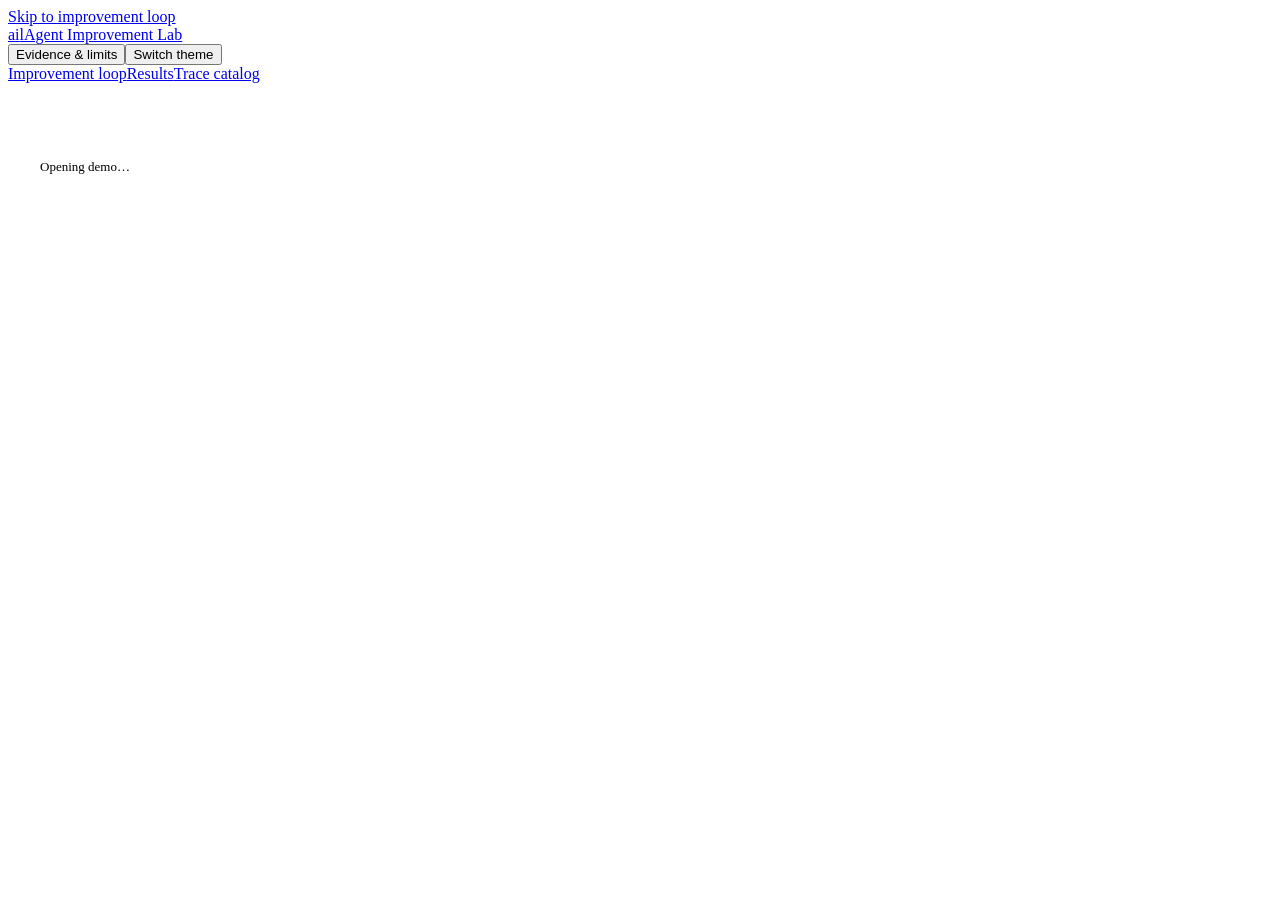
==== web_demo/index.html @ 3532abc9 "Publish reviewed files (16/18)" ====
<!doctype html>
<html lang="en">
<head><meta charset="utf-8"><meta name="viewport" content="width=device-width,initial-scale=1"><meta name="description" content="An interactive synthetic agent improvement workflow: inspect failures, change behavior and compare routing outcomes"><title>Agent Improvement Lab — Improvement loop</title><link rel="stylesheet" href="style.css"><link rel="stylesheet" href="showcase.css?v=r7-controls-wrap"></head>
<body>
<a class="skip-link" href="#story">Skip to improvement loop</a>
<header class="site-header"><a class="brand" href="index.html"><span class="brand-mark" aria-hidden="true">a<span>i</span>l</span><span>Agent Improvement Lab</span></a><div class="header-actions"><button id="story-about" class="text-button">Evidence &amp; limits</button><button id="story-theme" class="text-button">Switch theme</button></div></header>
<nav class="workspace-tabs" aria-label="Workspace"><a href="index.html" aria-current="page">Improvement loop</a><a href="experiment.html">Results</a><a href="catalog.html">Trace catalog</a></nav>
<main id="story" class="showcase">
 <p id="story-status" class="sr-only" role="status" aria-live="polite"></p>
 <div id="story-loading" class="loading-note">Opening demo…</div>
 <div id="story-ready" hidden>
  <div class="story-heading"><div><h1>A change you can measure</h1><p class="recorded-note"><span class="sample-dot" aria-hidden="true"></span>Synthetic demo</p></div><div class="story-headline"><div><span class="story-rate-before" id="headline-before"></span><span class="metric-arrow" aria-hidden="true">↗</span><strong id="headline-after"></strong></div><span>Routing success</span><button id="story-start" class="story-start" aria-label="Play story">See how <span aria-hidden="true">→</span></button></div></div>
  <section class="story-board" aria-labelledby="scene-title">
   <div class="story-progress" aria-hidden="true"></div>
   <div class="scene-heading"><div><span id="scene-number" class="scene-number" aria-hidden="true">01</span><h2 id="scene-title" tabindex="-1">Before the change</h2></div><span id="scene-meta" class="small-label"></span></div>
   <div id="scene-content" class="scene-content"></div>
   <div class="story-control-bar"><nav id="scene-nav" aria-label="Story scenes"><button data-scene="0"><span>01</span>Before</button><button data-scene="1"><span>02</span>Find</button><button data-scene="2"><span>03</span>Change</button><button data-scene="3"><span>04</span>Verify</button><button data-scene="4"><span>05</span>After</button></nav><div class="playback-controls"><button id="story-prev" class="icon-control" aria-label="Previous scene">←</button><button id="story-play" class="icon-control" aria-label="Play story"><svg viewBox="0 0 24 24" aria-hidden="true"><path d="m8 5 11 7-11 7Z"/></svg></button><button id="story-next" class="icon-control" aria-label="Next scene">→</button><button id="story-skip" class="text-button">Skip to result</button></div></div>
  </section>
  <details id="story-evidence" class="disclosure story-evidence"><summary>Evidence &amp; limits <span class="small-label">84 family units</span></summary><label class="motion-choice"><input id="story-motion" type="checkbox"> Reduce motion</label><div id="story-evidence-content"></div><a class="text-button" href="experiment.html#comparison">Inspect all results ↗</a></details>
  <footer class="workspace-footer"><div class="more-examples"><a href="guided.html">Guided example ↗</a><a href="pilot.html">Earlier pilot ↗</a></div><button id="story-export" class="catalog-icon-button" aria-label="Export story JSON" title="Export story JSON"><svg viewBox="0 0 24 24" aria-hidden="true"><path d="M12 3v12m-4-4 4 4 4-4M5 16v4h14v-4"/></svg></button></footer>
 </div>
 <noscript><p>This interactive story needs JavaScript. <a href="curated-experiment.json">Read the demo JSON</a></p></noscript>
</main>
<script src="catalog.js"></script><script src="family.js?v=r6-cases"></script><script src="story.js?v=r7-controls"></script>
</body></html>
---- web_demo/showcase.css ----
/* A quiet presentation layer over the existing workspace design. */
.showcase{max-width:1280px;margin:0 auto;padding:0 32px 30px}.loading-note{padding:60px 0;color:var(--muted);font-size:13px}.story-heading{display:flex;justify-content:space-between;align-items:center;gap:40px;padding:40px 0 30px}.story-heading h1{font:400 37px/1.16 var(--serif);letter-spacing:-.8px}.recorded-note{display:flex;align-items:center;gap:8px;margin-top:15px;font-size:11px;color:var(--muted)}.recorded-note .sample-dot{width:5px;height:5px}.story-headline{text-align:right;flex-shrink:0}.story-headline>div{display:flex;align-items:baseline;gap:20px;font:400 49px/1.1 var(--serif);letter-spacing:-1.6px;font-variant-numeric:tabular-nums}.story-headline strong{font-weight:400}.story-rate-before{color:var(--muted)}.metric-arrow{font:27px var(--sans);color:var(--accent)}.story-headline>span{display:block;font-size:11px;color:var(--muted);margin-top:10px;letter-spacing:.015em}
.story-board{border:1px solid var(--line-strong);background:var(--surface);padding:26px 30px 0;position:relative;isolation:isolate}.scene-heading{display:flex;align-items:center;justify-content:space-between;gap:20px;margin-bottom:26px;min-height:34px}.scene-heading>div{display:flex;align-items:baseline;gap:15px}.scene-heading h2{font:400 27px/1.2 var(--serif);letter-spacing:-.3px}.scene-number{font:11px var(--mono);color:var(--faint)}.story-start{border:0;background:var(--button);color:var(--button-text);padding:11px 17px;font-size:12px;display:flex;align-items:center;gap:30px}.story-start:hover{opacity:.86}.scene-content{min-height:365px;padding-bottom:26px}.scene-content.entering{animation:scene-enter 220ms cubic-bezier(.2,.65,.3,1) both}@keyframes scene-enter{from{opacity:0;transform:translateY(6px)}to{opacity:1;transform:translateY(0)}}
.cohort-layout{display:grid;grid-template-columns:230px minmax(0,1fr);gap:40px;align-items:center;min-height:340px}.cohort-summary .big-count{font:400 86px/1 var(--serif);letter-spacing:-3px;display:block}.cohort-summary>p{font-size:13px;color:var(--muted);margin-top:12px}.cohort-summary .cohort-division{font-size:11px;color:var(--faint);margin-top:9px}.cohort-visual{max-width:740px;width:100%;justify-self:end}.task-grid{display:grid;grid-template-columns:repeat(28,minmax(0,1fr));gap:7px;padding:14px 0;max-width:680px;margin-left:auto}.task-tile{aspect-ratio:1;display:grid;place-items:center;text-decoration:none;border:1px solid var(--line);background:var(--subtle);font:10px/1 var(--sans);border-radius:1px;min-width:0;transition:background-color 400ms,border-color 400ms,color 400ms;transition-delay:var(--delay,0ms);color:var(--faint)}.task-tile.correct{background:var(--good-soft);border-color:var(--good);color:var(--good)}.task-tile.incorrect{background:var(--bad-soft);border-color:color-mix(in srgb,var(--bad) 42%,var(--line));color:var(--bad)}.task-tile.unassessable,.task-tile.missing,.task-tile.grader_error{border-style:dashed}.task-tile:hover{outline:2px solid var(--ink);outline-offset:2px;position:relative;z-index:1}.cohort-legend{display:flex;justify-content:flex-end;gap:22px;font-size:10px;color:var(--muted);margin-top:13px}.cohort-legend>span{display:flex;align-items:center;gap:7px}.legend-mark{display:inline-grid;place-items:center;width:14px;height:14px;font-size:10px;border:1px solid var(--line)}.legend-mark.correct{color:var(--good);background:var(--good-soft);border-color:var(--good)}.legend-mark.incorrect{color:var(--bad);background:var(--bad-soft);border-color:var(--bad)}.legend-mark.unassessable{border-style:dashed}.cohort-transitions{display:flex;gap:18px;flex-wrap:wrap;font-size:11px;margin-top:24px;color:var(--muted)}.cohort-transitions .improved{color:var(--good)}.cohort-transitions .regressed{color:var(--bad)}.scene-decision{border-top:1px solid var(--line);padding-top:16px;margin-top:19px;font-size:12px;color:var(--muted)}.scene-decision a{margin-left:14px;color:var(--ink);text-underline-offset:4px}
.story-control-bar{display:flex;justify-content:space-between;align-items:center;gap:20px;border-top:1px solid var(--line);min-height:68px}.story-control-bar nav{display:flex;gap:25px;align-self:stretch}.story-control-bar nav button{display:flex;align-items:center;gap:8px;border:0;border-top:2px solid transparent;background:none;color:var(--muted);font-size:11px;padding:15px 0;margin-top:-1px}.story-control-bar nav button>span{font:9px var(--mono);color:var(--faint)}.story-control-bar nav button[aria-current=step]{border-top-color:var(--accent);color:var(--ink)}.playback-controls{display:flex;align-items:center;gap:6px}.icon-control{display:grid;place-items:center;width:34px;height:34px;border:1px solid transparent;background:none;color:var(--ink);font-size:17px}.icon-control:hover{border-color:var(--line)}.icon-control svg{width:14px;height:14px;fill:currentColor}.playback-controls .text-button{font-size:10px;margin-left:12px}.story-evidence{margin-top:25px;font-size:12px}.story-evidence>summary{font-size:12px}.story-evidence .facts{margin:20px 0;font-size:12px}.showcase .workspace-footer{margin-top:25px;display:flex;justify-content:space-between;align-items:center;gap:20px}.showcase .workspace-footer>span{font-size:10px}.more-examples{display:flex;gap:20px;font-size:11px;color:var(--muted)}.more-examples a{text-decoration:none}.more-examples a:hover{text-decoration:underline;text-underline-offset:4px}
.find-layout{display:grid;grid-template-columns:minmax(0,1.5fr) minmax(230px,.7fr);gap:60px;align-items:start;max-width:980px;margin:0 auto}.story-trace .catalog-messages{padding:0}.story-trace .catalog-message{font-size:12px;padding:13px 16px;margin:9px 0}.story-trace .catalog-message>p:not(.message-label){font-size:12px;line-height:1.65}.story-trace .catalog-message .message-label{font-size:9px}.story-trace .catalog-message.assistant,.story-trace .catalog-action-group{margin-left:14px}.story-trace .catalog-action>summary{font-size:11px}.story-trace .catalog-action-status{font-size:9px}.finding-note{padding-top:14px}.finding-note .field-label{font-size:10px}.finding-note h3{font:400 25px/1.35 var(--serif);margin:18px 0 13px;max-width:260px}.finding-note>p{font-size:12px;line-height:1.8;color:var(--muted);max-width:290px}.source-link{display:inline-block;font-size:11px;color:var(--muted);text-decoration:none;margin-top:18px}.source-link:hover{color:var(--ink);text-decoration:underline}.pattern-count{margin-top:30px;border-top:1px solid var(--line);padding-top:14px;display:flex;align-items:baseline;gap:12px}.pattern-count strong{font:26px var(--serif)}.pattern-count span{font-size:10px;color:var(--muted)}
.change-layout{max-width:760px;margin:35px auto 30px}.change-card{border-left:2px solid var(--accent);background:var(--subtle);padding:28px 32px}.change-card>.field-label{font-size:10px}.change-card h3{font:400 31px/1.3 var(--serif);margin:18px 0 25px;letter-spacing:-.4px;max-width:580px}.change-steps{display:grid;grid-template-columns:1fr 1fr 1fr;gap:25px;border-top:1px solid var(--line);padding-top:20px}.change-steps>div>span{font:10px var(--mono);color:var(--accent);display:block;margin-bottom:9px}.change-steps p{font-size:12px;color:var(--muted)}.change-card .disclosure{margin-top:23px}.change-card .disclosure>summary{font-size:11px}.prompt-pair{display:grid;grid-template-columns:1fr 1fr;gap:25px;margin:18px 0}.prompt-pair details{min-width:0;font-size:11px}.prompt-pair pre{font:11px/1.7 var(--mono);white-space:pre-wrap;overflow-wrap:anywhere;max-height:340px;overflow:auto;margin-top:15px}.change-meta{font-size:10px;color:var(--muted);margin-top:13px}.verify-bar{display:flex;align-items:center;justify-content:space-between;gap:20px;margin-bottom:15px}.verify-bar select{min-height:34px;font-size:11px;max-width:420px}.verify-bar a{font-size:11px;color:var(--bad);text-decoration:none}.verify-bar a:hover{text-decoration:underline}.verify-traces{display:grid;grid-template-columns:1fr 1fr;gap:30px;align-items:start}.verify-pane{min-width:0}.verify-pane-heading{display:flex;align-items:center;justify-content:space-between;border-bottom:1px solid var(--line);padding-bottom:10px;margin-bottom:9px;font-size:12px}.verify-pane-heading>span{font-size:10px;color:var(--muted)}.verify-pane-heading .miss{color:var(--bad)}.verify-pane-heading .pass{color:var(--good)}.verify-footer{display:flex;align-items:center;justify-content:space-between;gap:20px;margin-top:16px;font-size:10px;color:var(--muted)}.verify-footer a{text-decoration:none;color:var(--ink)}.story-trace .catalog-payload pre{max-height:250px;overflow:auto}
.result-headline{display:flex;justify-content:space-between;align-items:center;gap:25px;border-top:1px solid var(--line);border-bottom:1px solid var(--line);padding:23px 0}.result-headline .result-rate{font:400 47px/1.1 var(--serif);letter-spacing:-1.2px}.result-headline .result-rate span{color:var(--muted)}.result-headline .result-rate i{font:24px var(--sans);color:var(--accent);font-style:normal;margin:0 17px}.result-headline .result-label{font-size:11px;color:var(--muted);margin-top:10px}.result-headline .cohort-transitions{margin:0;max-width:500px}.result-decision{font-size:12px;color:var(--muted);margin-top:17px}.results-filter-row{display:grid;grid-template-columns:1.2fr .8fr 1fr;gap:25px;padding:26px 0 21px}.results-filter-row label{display:block;font-size:11px;color:var(--muted);margin-bottom:8px}.results-filter-row select,.results-filter-row input{width:100%;font-size:12px;min-height:39px;border:1px solid var(--line);background:var(--surface);color:var(--ink);padding:8px 10px}.results-total{font-size:11px;color:var(--muted);margin:4px 0 17px}.result-row{display:grid;grid-template-columns:minmax(0,1.5fr) 160px 100px 90px;gap:25px;align-items:center;border-top:1px solid var(--line);padding:17px 0;font-size:12px}.result-row strong{font-weight:500;display:block}.result-row .small-label{display:block;font-size:9px;margin-top:5px}.result-row>.result-transition{font-size:11px;color:var(--muted)}.result-row>.result-outcome{font-size:10px;color:var(--muted)}.result-row>.result-outcome.improved{color:var(--good)}.result-row>.result-outcome.regressed{color:var(--bad)}.result-row>a{text-decoration:none;text-align:right;font-size:11px}.result-row>a:hover{color:var(--accent);text-decoration:underline}.family-trace-pane{min-width:0}.family-trace-pane .catalog-messages>.catalog-payload{margin:15px 0}.family-trace-pane .catalog-payload pre{max-height:450px;overflow:auto}.family-trace-pane .catalog-message.assistant,.family-trace-pane .catalog-action-group{margin-left:14px}.family-trace-pane .catalog-message>p:not(.message-label){font-size:13px}.family-trace-pane .catalog-payload{font-size:11px}.pair-grade{display:flex;justify-content:space-between;align-items:center;gap:20px;padding-bottom:12px;border-bottom:1px solid var(--line);margin-bottom:14px;font-size:13px}.pair-grade .miss{color:var(--bad)}.pair-grade .pass{color:var(--good)}.pair-grade .unknown{color:var(--muted)}.pair-explanation{font-size:12px;line-height:1.75;color:var(--muted);margin-bottom:7px}.pair-evidence-link{font-size:11px}.score-record{margin-top:20px}.score-record>summary{font-size:11px}.score-record pre{font:11px/1.7 var(--mono);white-space:pre-wrap;overflow-wrap:anywhere;margin-top:12px}
@media(max-width:1050px){.story-heading h1{font-size:32px}.story-headline>div{font-size:42px;gap:15px}.story-control-bar{flex-wrap:wrap;padding-bottom:12px}.playback-controls{margin-left:auto}.story-control-bar nav{min-height:58px}.cohort-layout{grid-template-columns:180px 1fr;gap:25px}.task-grid{gap:5px}.find-layout{gap:35px}.scene-heading .small-label{font-size:10px}}
@media(max-width:760px){.showcase{padding:0 16px 24px}.story-heading{display:block;padding-top:28px;padding-bottom:25px}.story-heading h1{font-size:31px}.recorded-note{font-size:10px;margin-top:12px}.story-headline{text-align:left;margin-top:25px}.story-headline>div{font-size:43px;gap:18px}.story-headline>span{font-size:10px}.story-board{padding:20px 18px 0}.scene-heading{gap:12px;align-items:flex-start;margin-bottom:20px;flex-wrap:wrap}.scene-heading h2{font-size:24px}.scene-heading>div{gap:11px}.scene-heading .small-label{width:100%;margin-left:26px}.scene-content{min-height:360px;padding-bottom:22px}.cohort-layout{display:flex;flex-direction:column;align-items:stretch;gap:20px;min-height:0}.cohort-summary{display:flex;align-items:baseline;gap:10px;flex-wrap:wrap}.cohort-summary .big-count{font-size:54px;letter-spacing:-2px}.cohort-summary>p{margin:0;font-size:12px}.cohort-summary .cohort-division{width:100%;margin:0;font-size:10px}.task-grid{grid-template-columns:repeat(14,minmax(0,1fr));gap:5px;padding-top:4px}.task-tile{font-size:9px}.cohort-legend{justify-content:flex-start;gap:13px;flex-wrap:wrap;font-size:9px}.legend-mark{width:12px;height:12px;font-size:9px}.cohort-transitions{gap:10px 16px;margin-top:20px;font-size:10px}.story-control-bar nav{gap:18px;width:100%;justify-content:space-between;min-height:53px}.story-control-bar nav button{font-size:10px;display:block;text-align:center;padding:13px 0}.story-control-bar nav button>span{display:block;font-size:8px;margin-bottom:4px}.story-control-bar{gap:0;padding-bottom:12px}.playback-controls{justify-content:space-between;width:100%;margin:0}.playback-controls .text-button{margin-left:auto}.story-evidence .facts{font-size:11px}.more-examples{font-size:10px;gap:15px}.showcase .workspace-footer{flex-wrap:wrap;gap:12px}.showcase .workspace-footer>span{width:100%}.find-layout{display:flex;flex-direction:column;gap:20px}.finding-note{padding:0;width:100%}.finding-note h3{font-size:24px;max-width:none;margin:10px 0}.finding-note>p{max-width:none}.finding-note .pattern-count{margin-top:15px}.change-layout{margin:15px auto 25px}.change-card{padding:22px}.change-card h3{font-size:27px;margin:14px 0 20px}.change-steps{gap:15px}.change-steps p{font-size:11px}.verify-bar{align-items:flex-start;flex-wrap:wrap;gap:10px}.verify-bar select{max-width:100%;width:100%}.verify-traces{grid-template-columns:1fr;gap:25px}.verify-footer{align-items:flex-start;gap:15px;font-size:9px}.prompt-pair{grid-template-columns:1fr}.result-headline{align-items:flex-start;flex-direction:column;gap:20px}.result-headline .result-rate{font-size:42px}.results-filter-row{grid-template-columns:1fr 1fr;gap:17px}.results-search{grid-column:1/-1}.result-row{grid-template-columns:minmax(0,1fr) 90px;gap:8px 15px}.result-row>.result-transition{grid-column:1;grid-row:2;font-size:10px}.result-row>.result-outcome{grid-column:2;grid-row:1;text-align:right}.result-row>a{grid-column:2;grid-row:2;font-size:10px}.scene-decision{font-size:11px}.scene-decision a{display:block;margin:10px 0 0}.story-start{font-size:11px;padding:9px 14px;gap:15px}.header-actions{gap:12px}.showcase~*{max-width:100%}}
@media(max-width:420px){.site-header{padding:0 16px;height:65px;gap:12px}.brand{font-size:12px;gap:9px}.brand-mark{font-size:19px;height:27px}.header-actions .text-button{font-size:10px}.header-actions>button:first-child{display:none}.task-grid{gap:4px}.story-control-bar nav{gap:9px}.scene-heading h2{font-size:22px}.change-steps{grid-template-columns:1fr;gap:16px}.change-steps>div{display:flex;gap:12px;align-items:baseline}.change-steps>div>span{margin:0}.story-heading h1{font-size:29px}}
@media(prefers-reduced-motion:reduce){.scene-content.entering{animation:none}.task-tile{transition:none}*{scroll-behavior:auto!important}}
@media(max-width:760px){.task-grid{grid-template-columns:repeat(28,minmax(0,1fr));gap:4px}.task-tile{font-size:8px}.scene-content{min-height:290px}.cohort-layout{gap:16px}.cohort-summary .big-count{font-size:49px}.cohort-legend{gap:17px}}
@media(max-width:420px){.task-grid{grid-template-columns:repeat(28,minmax(0,1fr));gap:3px}.task-tile{font-size:0;min-height:7px}.story-headline>div{font-size:39px}.scene-content{min-height:260px}}
.story-trace .catalog-message.user:first-child>p:not(.message-label){display:-webkit-box;-webkit-line-clamp:3;-webkit-box-orient:vertical;overflow:hidden}.is-check-evidence .catalog-issue-tag{color:var(--accent)}
@media(max-width:420px){.task-tile{font-size:6px}.scene-heading>.icon-control{margin-left:auto}.story-board{padding-left:16px;padding-right:16px}}
.motion-choice{display:flex;align-items:center;gap:9px;margin-top:18px;font-size:11px;color:var(--muted)}.motion-choice input{accent-color:var(--accent)}:root[data-reduced-motion=true] .scene-content.entering{animation:none}:root[data-reduced-motion=true] .task-tile{transition:none}

/* The launch belongs to the introduction; the trace canvas stays quiet. */
.story-headline .story-start{margin:17px 0 0 auto;min-width:168px;justify-content:space-between;font:12px/1.2 var(--sans);letter-spacing:0;min-height:39px;text-align:left}
.story-start .launch-symbol{transition:transform 140ms}.story-board{overflow:clip}.story-progress{position:absolute;inset:-1px 0 auto;height:2px;background:var(--accent);transform:scaleX(0);transform-origin:left;pointer-events:none}.story-progress.is-running{animation:scene-progress var(--scene-duration) linear forwards}@keyframes scene-progress{from{transform:scaleX(0)}to{transform:scaleX(1)}}
.scene-heading>div{min-width:0}.scene-heading .small-label{flex-shrink:0}.cohort-legend{line-height:1.2}.cohort-legend>span{white-space:nowrap;align-items:center}.cohort-legend .legend-mark{display:grid;place-items:center;flex:none;font:normal 10px/1 var(--sans);padding:0;align-self:center}
.finding-note h3{margin-top:0;max-width:290px}.finding-outcome{margin:24px 0 0;font-size:12px}.finding-outcome>div{display:flex;justify-content:space-between;gap:25px;padding:11px 0;border-bottom:1px solid var(--line)}.finding-outcome dt{color:var(--muted)}.finding-outcome dd{margin:0}.finding-outcome>div:last-child dd{color:var(--bad)}
.change-layout{max-width:820px;margin-top:18px}.change-card{padding:25px 30px}.change-card h3{margin:0 0 24px;font-size:29px}.change-comparison{display:grid;grid-template-columns:1fr 1fr;gap:28px}.prompt-excerpt{min-width:0}.excerpt-heading{display:flex;justify-content:space-between;align-items:center;gap:12px;font-size:11px;padding-bottom:12px;border-bottom:1px solid var(--line);margin-bottom:16px}.excerpt-heading .small-label{font-size:9px;color:var(--faint)}.prompt-excerpt>p{font-size:12px;line-height:1.8;color:var(--muted)}.required-facts{border-left:1px solid var(--accent);padding-left:14px}.required-facts>div{display:flex;align-items:baseline;gap:12px;margin:0 0 11px;animation:fact-enter 220ms ease-out both;animation-delay:calc(var(--fact-order)*90ms)}.required-facts>div:last-child{margin-bottom:0}.condition-link{font:9px/1.5 var(--mono);color:var(--accent);min-width:22px}.required-facts p{font-size:12px;line-height:1.7;color:var(--ink)}@keyframes fact-enter{from{opacity:0;transform:translateX(-5px)}to{opacity:1;transform:translateX(0)}}
.gate-change{display:flex;align-items:center;gap:16px;border-top:1px solid var(--line);margin-top:22px;padding-top:18px;font-size:11px}.gate-label{color:var(--muted);margin-right:auto}.gate-state{display:flex;align-items:center;gap:12px}.gate-before{color:var(--faint)}.gate-arrow{color:var(--accent)}.gate-state strong{font-weight:500}.added-tag{font:9px/1.2 var(--mono);color:var(--accent);border:1px solid var(--line-strong);padding:5px 7px}.change-card .disclosure{margin-top:18px}.change-meta{font-size:10px}
@media(hover:hover) and (pointer:fine){.task-tile{transition:transform 140ms,background-color 400ms var(--delay,0ms),border-color 400ms var(--delay,0ms),color 400ms var(--delay,0ms)}.task-tile:hover{transform:translateY(-1px)}.story-control-bar nav button{transition:color 140ms,background-color 140ms}.story-control-bar nav button:hover{color:var(--ink);background:var(--subtle)}.story-start:hover .launch-symbol{transform:translateX(2px)}}
@media(max-width:760px){.story-headline .story-start{margin-left:0;margin-top:16px;min-height:38px;font-size:11px}.change-comparison{gap:22px}.change-card{padding:22px}.change-card h3{font-size:25px}.finding-outcome{margin-top:15px}.finding-note h3{margin-top:0;font-size:23px}.excerpt-heading{align-items:flex-start}.excerpt-heading .small-label{max-width:65px;text-align:right}.gate-change{gap:11px}}
@media(max-width:520px){.change-comparison{grid-template-columns:1fr;gap:25px}.excerpt-heading .small-label{max-width:none}.required-facts{padding-left:12px}.gate-label{max-width:100px}.change-card h3{font-size:24px}}
@media(prefers-reduced-motion:reduce){.story-progress.is-running,.required-facts>div{animation:none}.task-tile:hover,.story-start:hover .launch-symbol{transform:none}.story-start .launch-symbol{transition:none}}
:root[data-reduced-motion=true] .story-progress.is-running,:root[data-reduced-motion=true] .required-facts>div{animation:none}:root[data-reduced-motion=true] .task-tile:hover,:root[data-reduced-motion=true] .story-start:hover .launch-symbol{transform:none}:root[data-reduced-motion=true] .story-start .launch-symbol{transition:none}

/* A source excerpt, with changes emphasized within each replacement line. */
.prompt-diff{border:1px solid var(--line-strong);background:var(--surface);overflow:hidden}.diff-caption{padding:10px 14px;font:10px/1.4 var(--mono);color:var(--muted);border-bottom:1px solid var(--line)}.diff-line{display:grid;grid-template-columns:22px minmax(0,1fr);gap:8px;padding:13px 14px;font:12px/1.85 var(--mono);animation:diff-enter 180ms ease-out both}.diff-line.after{animation-delay:80ms;border-top:1px solid var(--line);background:color-mix(in srgb,var(--good-soft) 60%,var(--surface))}.diff-line.before{background:color-mix(in srgb,var(--bad-soft) 55%,var(--surface))}.diff-line code{white-space:pre-wrap;overflow-wrap:anywhere;font:inherit;min-width:0}.diff-context{color:var(--muted)}.diff-removed{color:var(--bad);background:var(--bad-soft)}.diff-added{color:var(--good);background:var(--good-soft)}.diff-sign{user-select:none}.diff-line.before .diff-sign{color:var(--bad)}.diff-line.after .diff-sign{color:var(--good)}@keyframes diff-enter{from{opacity:.25}to{opacity:1}}
.find-layout .catalog-message{transition:box-shadow 140ms,border-color 140ms}.find-layout .catalog-action>summary{transition:background-color 140ms,color 140ms}.find-layout .catalog-action>summary::after{transition:color 140ms,transform 140ms}.find-layout .catalog-action>summary:focus-visible{background:var(--subtle);color:var(--ink)}
@media(any-hover:hover){.find-layout .catalog-message:hover{box-shadow:inset 0 0 0 1px var(--line-strong)}.find-layout .catalog-action>summary:hover{background:var(--subtle);color:var(--ink)}.find-layout .catalog-action>summary:hover .catalog-action-label{color:var(--ink)}.find-layout .catalog-action>summary:hover::after{color:var(--accent);transform:translateY(-1px)}.story-control-bar nav button:hover{color:var(--ink);background:var(--subtle)}}
@media(max-width:520px){.diff-line{padding:12px 10px;gap:5px;grid-template-columns:16px minmax(0,1fr);font-size:11px}.diff-caption{font-size:9px;padding:10px}.change-card h3{max-width:250px}}
@media(prefers-reduced-motion:reduce){.diff-line{animation:none}.find-layout .catalog-message,.find-layout .catalog-action>summary,.find-layout .catalog-action>summary::after{transition:none}.find-layout .catalog-action>summary:hover::after{transform:none}}
:root[data-reduced-motion=true] .diff-line{animation:none}:root[data-reduced-motion=true] .find-layout .catalog-message,:root[data-reduced-motion=true] .find-layout .catalog-action>summary,:root[data-reduced-motion=true] .find-layout .catalog-action>summary::after{transition:none}:root[data-reduced-motion=true] .find-layout .catalog-action>summary:hover::after{transform:none}
.story-case-bar{display:flex;align-items:center;justify-content:space-between;gap:18px;margin-bottom:24px}.story-examples{display:grid;grid-template-columns:repeat(5,minmax(0,1fr));gap:6px;flex:1;min-width:0;max-width:890px}.example-button{display:grid;grid-template-columns:auto 1fr;gap:5px 9px;align-items:baseline;text-align:left;padding:11px 10px;border:1px solid transparent;border-bottom:2px solid transparent;background:transparent;color:var(--muted);min-height:58px;cursor:pointer;transition:background-color 140ms,color 140ms,border-color 140ms}.example-number{font:9px var(--mono);color:var(--faint)}.example-title{font-size:12px;white-space:normal;min-width:0}.example-outcome{grid-column:2;font-size:9px;color:var(--faint)}.example-button:hover{background:var(--subtle);color:var(--ink)}.example-button[aria-pressed=true]{border-bottom-color:var(--accent);background:var(--subtle);color:var(--ink)}.example-button[aria-pressed=true] .example-number{color:var(--accent)}.example-button[aria-pressed=true] .example-outcome{color:var(--muted)}.example-button:focus-visible{outline:2px solid var(--accent);outline-offset:2px}.story-case-bar>a{font-size:11px;color:var(--bad);text-decoration:none;white-space:nowrap}.story-case-bar>a:hover{text-decoration:underline}.example-purpose{font-size:10px;white-space:nowrap;color:var(--muted)}.example-purpose.fix{color:var(--bad)}.example-purpose.keep{color:var(--good)}
.outcome-mark{display:block;line-height:1}.outcome-mark.is-cross{width:70%;height:70%;display:grid;place-items:center}.outcome-mark svg{display:block;width:100%;height:100%}
.story-trace .catalog-message.is-agent-error{border-left-color:var(--bad);background:var(--bad-soft)}.story-trace .catalog-message.is-correct-action{border-left-color:var(--good);background:var(--good-soft)}.story-trace .is-agent-error .catalog-issue-tag{color:var(--bad)}.story-trace .is-correct-action .catalog-issue-tag{color:var(--good)}.story-trace .catalog-action-group.is-agent-error{border-left:2px solid var(--bad);padding-left:12px}.story-trace .catalog-action-group.is-correct-action{border-left:2px solid var(--good);padding-left:12px}.action-focus-tag{display:block;font:9px/1.5 var(--mono);padding:7px 12px 0;color:var(--muted)}.is-agent-error>.action-focus-tag{color:var(--bad)}.is-correct-action>.action-focus-tag{color:var(--good)}.story-trace .is-agent-error .catalog-action>summary{background:var(--bad-soft)}.story-trace .is-correct-action .catalog-action>summary{background:var(--good-soft)}
.story-trace .catalog-message.ticket-context{border-left:1px dashed var(--line-strong);background:transparent;color:var(--muted);margin-left:14px}.story-trace .ticket-context>p:not(.message-label){white-space:pre-line;font-size:11px}.finding-outcome.is-pass>div:last-child dd{color:var(--good)}.compare-example{display:block;margin-top:22px;font-size:11px}.finding-note .source-link{margin-top:12px}.verify-result-note{font-size:12px;color:var(--muted);line-height:1.7;margin:0 0 22px;max-width:720px}
@media(max-width:760px){.story-case-bar{gap:12px;flex-wrap:wrap;margin-bottom:20px}.story-examples{flex-basis:100%;grid-template-columns:repeat(3,minmax(0,1fr));gap:6px}.example-button{padding:10px 7px;gap:5px 6px;min-height:58px}.example-title{font-size:11px;white-space:normal}.example-purpose{font-size:10px}.verify-result-note{font-size:11px;margin-bottom:18px}.compare-example{margin-top:16px}.story-trace .catalog-action-group.is-agent-error,.story-trace .catalog-action-group.is-correct-action{padding-left:7px}}
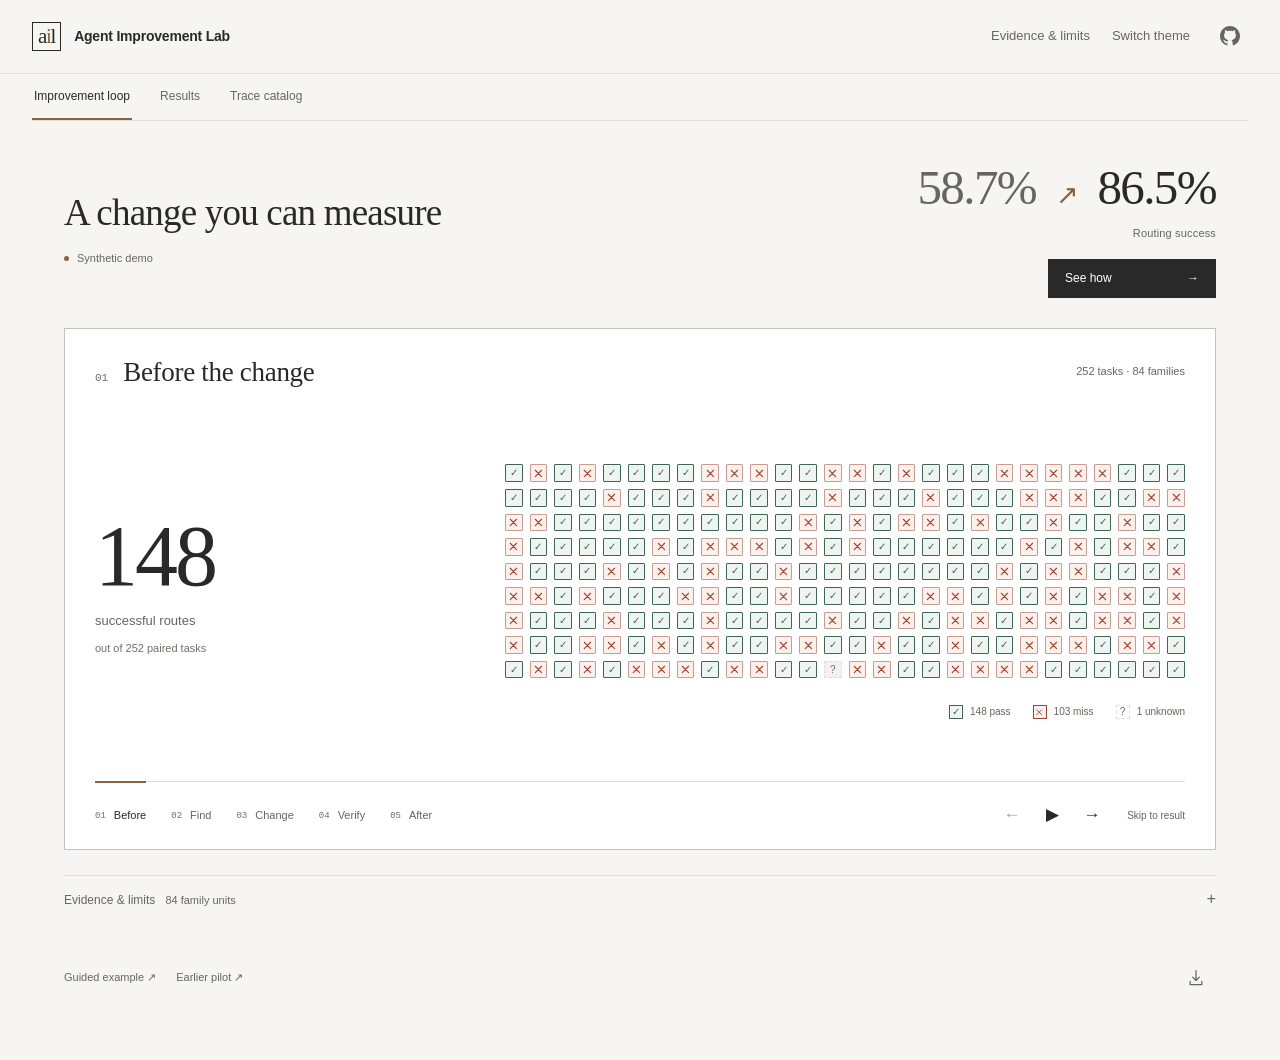
==== commit 30507e1e: "Add GitHub link to site headers" ====
--- a/web_demo/index.html
+++ b/web_demo/index.html
@@ -1,9 +1,9 @@
 <!doctype html>
 <html lang="en">
-<head><meta charset="utf-8"><meta name="viewport" content="width=device-width,initial-scale=1"><meta name="description" content="An interactive synthetic agent improvement workflow: inspect failures, change behavior and compare routing outcomes"><title>Agent Improvement Lab — Improvement loop</title><link rel="stylesheet" href="style.css"><link rel="stylesheet" href="showcase.css?v=r7-controls-wrap"></head>
+<head><meta charset="utf-8"><meta name="viewport" content="width=device-width,initial-scale=1"><meta name="description" content="An interactive synthetic agent improvement workflow: inspect failures, change behavior and compare routing outcomes"><title>Agent Improvement Lab — Improvement loop</title><link rel="stylesheet" href="style.css?v=github-link-1"><link rel="stylesheet" href="showcase.css?v=r7-controls-wrap"></head>
 <body>
 <a class="skip-link" href="#story">Skip to improvement loop</a>
-<header class="site-header"><a class="brand" href="index.html"><span class="brand-mark" aria-hidden="true">a<span>i</span>l</span><span>Agent Improvement Lab</span></a><div class="header-actions"><button id="story-about" class="text-button">Evidence &amp; limits</button><button id="story-theme" class="text-button">Switch theme</button></div></header>
+<header class="site-header"><a class="brand" href="index.html"><span class="brand-mark" aria-hidden="true">a<span>i</span>l</span><span>Agent Improvement Lab</span></a><div class="header-actions"><button id="story-about" class="text-button">Evidence &amp; limits</button><button id="story-theme" class="text-button">Switch theme</button><a class="header-github" href="https://github.com/LookingForErrors/agent-improvement-lab" target="_blank" rel="noopener noreferrer" aria-label="GitHub repository (opens in a new tab)" title="View source on GitHub"><svg viewBox="0 0 16 16" aria-hidden="true" focusable="false"><path d="M6.766 11.328c-2.063-.25-3.516-1.734-3.516-3.656 0-.781.281-1.625.75-2.188-.203-.515-.172-1.609.063-2.062.625-.078 1.468.25 1.968.703.594-.187 1.219-.281 1.985-.281.765 0 1.39.094 1.953.265.484-.437 1.344-.765 1.969-.687.218.422.25 1.515.046 2.047.5.593.766 1.39.766 2.203 0 1.922-1.453 3.375-3.547 3.64.531.344.89 1.094.89 1.954v1.625c0 .468.391.734.86.547C13.781 14.359 16 11.53 16 8.03 16 3.61 12.406 0 7.984 0 3.563 0 0 3.61 0 8.031a7.88 7.88 0 0 0 5.172 7.422c.422.156.828-.125.828-.547v-1.25c-.219.094-.5.156-.75.156-1.031 0-1.64-.562-2.078-1.609-.172-.422-.36-.672-.719-.719-.187-.015-.25-.093-.25-.187 0-.188.313-.328.625-.328.453 0 .844.281 1.25.86.313.452.64.655 1.031.655s.641-.14 1-.5c.266-.265.47-.5.657-.656"/></svg></a></div></header>
 <nav class="workspace-tabs" aria-label="Workspace"><a href="index.html" aria-current="page">Improvement loop</a><a href="experiment.html">Results</a><a href="catalog.html">Trace catalog</a></nav>
 <main id="story" class="showcase">
  <p id="story-status" class="sr-only" role="status" aria-live="polite"></p>
--- a/web_demo/style.css
+++ b/web_demo/style.css
@@ -0,0 +1,195 @@
+:root{color-scheme:light;--canvas:#f6f5f2;--surface:#fff;--subtle:#f3f2ef;--ink:#292929;--muted:#666561;--faint:#736f66;--line:#dfded9;--line-strong:#c5c2ba;--accent:#87633e;--accent-soft:#f5eee4;--button:#292929;--button-text:#fff;--bad:#a04334;--bad-soft:#fcf0eb;--good:#3f6554;--good-soft:#eef4ef;--sans:"Helvetica Neue",Helvetica,Arial,sans-serif;--serif:"Iowan Old Style","Palatino Linotype",Palatino,Georgia,serif;--mono:"SFMono-Regular",Consolas,"Liberation Mono",monospace}
+:root[data-theme=dark]{color-scheme:dark;--canvas:#191919;--surface:#222;--subtle:#2b2b29;--ink:#e9e7e2;--muted:#b2afa7;--faint:#9a968d;--line:#3b3a36;--line-strong:#57544d;--accent:#d6b489;--accent-soft:#383025;--button:#e9e7e2;--button-text:#222;--bad:#f0a895;--bad-soft:#3b2924;--good:#a6c4b3;--good-soft:#28372f}
+@media(prefers-color-scheme:dark){:root:not([data-theme=light]){color-scheme:dark;--canvas:#191919;--surface:#222;--subtle:#2b2b29;--ink:#e9e7e2;--muted:#b2afa7;--faint:#9a968d;--line:#3b3a36;--line-strong:#57544d;--accent:#d6b489;--accent-soft:#383025;--button:#e9e7e2;--button-text:#222;--bad:#f0a895;--bad-soft:#3b2924;--good:#a6c4b3;--good-soft:#28372f}} 
+*{box-sizing:border-box}body{margin:0;background:var(--canvas);color:var(--ink);font:14px/1.55 var(--sans);-webkit-font-smoothing:antialiased}button,input,select{font:inherit}button{cursor:pointer}a{color:inherit}button:disabled{cursor:not-allowed;opacity:.42}[hidden]{display:none!important}h1,h2,h3,p{margin:0}button,a,input,select,summary{outline-offset:4px}button:focus-visible,a:focus-visible,input:focus-visible,select:focus-visible,summary:focus-visible{outline:2px solid var(--accent)}.sr-only{position:absolute;width:1px;height:1px;padding:0;margin:-1px;overflow:hidden;clip:rect(0,0,0,0);white-space:nowrap;border:0}.skip-link{position:fixed;z-index:20;top:-60px;left:24px;background:var(--button);color:var(--button-text);padding:12px}.skip-link:focus{top:12px}
+.site-header{height:74px;border-bottom:1px solid var(--line);display:flex;align-items:center;justify-content:space-between;padding:0 max(32px,calc((100vw - 1280px)/2));gap:20px}.brand{display:flex;align-items:center;gap:13px;font-size:14px;letter-spacing:-.015em;font-weight:600;text-decoration:none}.brand-mark{font:21px/.9 var(--serif);border:1px solid var(--ink);height:29px;display:flex;align-items:center;padding:0 5px;letter-spacing:-1.3px}.brand-mark span{color:var(--accent)}.header-actions{display:flex;align-items:center;gap:22px}.text-button{border:0;background:transparent;color:var(--muted);padding:8px 0;font-size:13px}.text-button:hover{color:var(--ink);text-decoration:underline;text-underline-offset:4px}.utilities{position:relative}.utilities>summary{list-style:none;cursor:pointer;letter-spacing:2px;padding:8px;color:var(--muted)}.utilities>summary::-webkit-details-marker{display:none}.utility-menu{position:absolute;right:0;top:100%;background:var(--surface);border:1px solid var(--line);z-index:10;min-width:190px;padding:6px;box-shadow:0 10px 30px #0000000a}.utility-menu button{display:block;width:100%;border:0;background:transparent;color:var(--ink);text-align:left;padding:10px 12px;font-size:13px}.utility-menu button:hover{background:var(--subtle)}
+main{max-width:1216px;width:calc(100% - 64px);margin:0 auto}.workspace-heading{display:flex;align-items:flex-end;justify-content:space-between;padding:38px 0 30px;gap:24px}.kicker,.field-label{font-size:10px;font-weight:600;letter-spacing:.105em;text-transform:uppercase;color:var(--muted)}.workspace-heading .kicker{margin-bottom:8px}h1{font:400 clamp(29px,3vw,40px)/1.2 var(--serif);letter-spacing:-1px}.sample-label{display:inline-flex;align-items:center;gap:7px;border:0;background:transparent;color:var(--muted);font-size:11px;white-space:nowrap;padding:8px 0}.sample-label:hover{color:var(--ink)}.sample-dot{width:5px;height:5px;background:var(--accent);display:inline-block;border-radius:50%}.step-nav{display:grid;grid-template-columns:repeat(4,1fr);border-bottom:1px solid var(--line);margin-bottom:24px}.step-nav button{display:flex;align-items:center;gap:10px;padding:15px 18px;color:var(--muted);border:0;border-bottom:2px solid transparent;background:transparent;text-align:left;font-size:13px;font-weight:500;margin-bottom:-1px}.step-nav button:first-child{padding-left:0}.step-nav button[aria-current=step]{border-bottom-color:var(--accent);color:var(--ink)}.step-nav button:not(:disabled):hover{color:var(--ink)}.step-number{font:11px var(--mono);color:var(--faint)}.step-nav [aria-current=step] .step-number{color:var(--accent)}
+.work-panel{display:grid;grid-template-columns:228px minmax(0,1fr);background:var(--surface);border:1px solid var(--line);min-height:600px}.case-rail{border-right:1px solid var(--line);padding:25px 0;background:var(--surface)}.rail-heading{display:flex;align-items:center;justify-content:space-between;padding:0 20px 20px;font-size:12px;font-weight:500}.small-label{font-size:11px;line-height:1.4;color:var(--muted);font-weight:400}.case-list{display:flex;flex-direction:column}.case-button{border:0;border-left:2px solid transparent;background:transparent;color:var(--ink);text-align:left;padding:17px 18px;min-height:77px;width:100%;display:grid;grid-template-columns:1fr auto;gap:3px 8px}.case-button:hover{background:var(--subtle)}.case-button[aria-current=true]{border-left-color:var(--accent);background:var(--accent-soft)}.case-title{font-size:13px;font-weight:500}.case-subtitle{font-size:11px;color:var(--muted);grid-column:1/-1}.case-marker{width:6px;height:6px;display:inline-block;background:var(--line-strong);border-radius:50%;align-self:center}.case-marker.bad{background:var(--bad)}.case-marker.good{background:var(--good)}.rail-note{padding:30px 20px 0;font-size:11px;color:var(--faint);line-height:1.8}.investigation-content{padding:29px 34px 24px;min-width:0}.panel-heading{display:flex;align-items:center;justify-content:space-between;gap:16px}.panel-heading .kicker{margin-bottom:6px}h2{font-size:23px;font-weight:500;line-height:1.3;letter-spacing:-.55px}h3{font-size:17px;font-weight:500;line-height:1.4;letter-spacing:-.2px}.supporting-copy{font-size:13px;color:var(--muted);margin-top:9px}.request-block{margin-top:24px;border-left:2px solid var(--line-strong);padding-left:15px}.request-block p{margin-top:5px;font-size:14px;max-width:720px}.evidence-grid{display:grid;grid-template-columns:1fr 1fr;margin:23px 0 20px;gap:14px}.evidence-card{background:var(--subtle);padding:20px;min-height:134px}.answer-card{border-top:2px solid var(--line-strong)}.source-card{border-top:2px solid var(--accent)}.evidence-heading{display:flex;align-items:center;justify-content:space-between;gap:12px;margin-bottom:14px}.evidence-card p{font-size:16px;line-height:1.65;overflow-wrap:anywhere}.evidence-card mark{background:transparent;font-weight:600;color:var(--ink);border-bottom:2px solid var(--accent)}.answer-card mark{border-color:var(--bad)}.evidence-card .empty-evidence{font-size:14px;color:var(--muted)}.diagnosis-summary{font-size:14px;font-weight:500;margin:24px 0 12px}.key-checks{border-top:1px solid var(--line)}.check-row{display:flex;align-items:center;gap:10px;justify-content:space-between;border-bottom:1px solid var(--line);padding:12px 0;font-size:13px}.check-description{display:flex;align-items:center;gap:10px}.check-origin{font-size:10px;color:var(--muted)}.verdict{font-size:10px;font-weight:500;padding:4px 7px;border:1px solid var(--line);color:var(--muted);white-space:nowrap}.verdict.bad{border-color:transparent;background:var(--bad-soft);color:var(--bad)}.verdict.good{border-color:transparent;background:var(--good-soft);color:var(--good)}.disclosure{border-top:1px solid var(--line);margin-top:22px;padding-top:15px}.disclosure>summary{display:flex;justify-content:space-between;align-items:center;gap:10px;font-size:12px;color:var(--muted);list-style:none;cursor:pointer}.disclosure>summary::after{content:'+';font:16px var(--mono);margin-left:auto}.disclosure[open]>summary::after{content:'−'}.disclosure summary::-webkit-details-marker{display:none}.disclosure[open]>summary{margin-bottom:18px;color:var(--ink)}.detail-copy{font-size:12px;color:var(--muted);line-height:1.65;margin-top:12px}.nested-disclosure{font-size:12px;margin-top:18px}.nested-disclosure summary{cursor:pointer}.panel-actions{display:flex;align-items:center;gap:12px;flex-wrap:wrap;margin-top:28px}.primary,.secondary{border:1px solid var(--button);background:var(--button);color:var(--button-text);padding:12px 17px;min-height:43px;font-size:12px;font-weight:500;display:inline-flex;align-items:center;justify-content:center;gap:25px}.primary:hover:not(:disabled){opacity:.88}.secondary{border-color:var(--line-strong);background:transparent;color:var(--ink)}.secondary:hover:not(:disabled){background:var(--subtle)}.action-note{font-size:11px;color:var(--muted);line-height:1.6}.panel-actions+.action-note{margin-top:12px}.trace-controls{display:flex;gap:12px;flex-wrap:wrap;align-items:center;margin-bottom:16px;font-size:11px;color:var(--muted)}select,input{background:var(--surface);color:var(--ink);border:1px solid var(--line-strong);padding:8px;font-size:12px;border-radius:0}select{max-width:100%}.message{padding:14px 16px;margin:8px 0;background:var(--subtle);border-left:2px solid var(--line-strong);scroll-margin:30px}.message.user{border-left-color:var(--accent)}.message.is-evidence{border-left-color:var(--accent);box-shadow:inset 0 0 0 1px var(--line-strong)}.message-label{font:10px var(--mono);color:var(--muted);margin-bottom:8px;cursor:default}.message summary.message-label{cursor:pointer}.message p,.message pre{white-space:pre-wrap;overflow-wrap:anywhere;font-size:13px}.message pre{font:11px/1.6 var(--mono);margin:0}.message pre+pre{margin-top:10px}.table-wrap{overflow-x:auto;margin-top:15px}table{border-collapse:collapse;width:100%;font-size:12px;text-align:left}th,td{padding:11px 9px;border-bottom:1px solid var(--line);vertical-align:top}th{font-weight:500;color:var(--muted)}th:first-child,td:first-child{padding-left:0}.good{color:var(--good)}.bad{color:var(--bad)}
+.standalone-panel{background:var(--surface);border:1px solid var(--line);padding:36px 38px}.proposal-layout{display:grid;grid-template-columns:1.15fr 1fr;gap:70px}.proposal-layout .kicker{margin-bottom:9px}.proposal-layout h2{font:400 33px/1.2 var(--serif);letter-spacing:-.7px}.proposal-change{font-size:19px;line-height:1.65;margin-top:18px;max-width:570px}.change-type{display:flex;gap:12px;margin:24px 0;font-size:12px;align-items:center}.change-type .small-label:nth-child(3){margin-left:15px}.proposal-evidence{border-left:1px solid var(--line);padding-left:30px}.proposal-evidence>p{margin-top:10px;font-size:13px}.evidence-links{display:flex;flex-direction:column;margin-top:22px}.evidence-link{display:flex;justify-content:space-between;align-items:center;text-align:left;gap:12px;padding:13px 0;border:0;border-top:1px solid var(--line);background:transparent;color:var(--ink);font-size:12px}.evidence-link:hover{color:var(--accent)}.proposal-evidence .disclosure p{margin:8px 0 17px;font-size:13px}.decision-feedback{border-left:2px solid var(--bad);padding:12px 16px;background:var(--bad-soft);color:var(--bad);font-size:13px;margin-top:20px}.sample-tag{color:var(--muted);font-size:11px;border:1px solid var(--line);padding:5px 8px;white-space:nowrap}.comparison-summary{display:flex;align-items:flex-end;gap:48px;margin:27px 0 10px}.comparison-total strong{font:400 42px/1.1 var(--serif);letter-spacing:-1px}.comparison-total span,.comparison-change span{display:block;font-size:11px;color:var(--muted);margin-top:8px}.comparison-change strong{font-size:17px;font-weight:500}.comparison-caveat{font-size:11px;color:var(--muted);margin-bottom:23px;max-width:700px}.comparison-columns,.family-row{display:grid;grid-template-columns:190px 1fr 1fr;gap:24px}.comparison-columns{color:var(--muted);font-size:10px;text-transform:uppercase;letter-spacing:.06em;padding:11px 0;border-bottom:1px solid var(--line)}.family-row{padding:20px 0;border-bottom:1px solid var(--line)}.family-row h3{font-size:13px;margin-bottom:5px}.family-name button{background:transparent;border:0;color:var(--muted);padding:0;margin-top:9px;font-size:11px}.family-name button:hover{color:var(--accent)}.family-answer .verdict{display:inline-block;margin-bottom:9px}.family-answer p{font-size:13px;line-height:1.6;overflow-wrap:anywhere}.next-cycle{margin-top:34px;border-top:1px solid var(--line-strong);padding-top:28px}.next-heading{display:flex;align-items:center;justify-content:space-between;gap:24px}.next-heading .kicker{margin-bottom:6px}.next-heading .supporting-copy{margin-top:5px;font-size:12px}.generation-controls{display:flex;align-items:center;justify-content:space-between;gap:16px;margin-top:12px}.settings{font-size:11px;color:var(--muted)}.settings summary{cursor:pointer}.settings>div{display:flex;align-items:center;gap:9px;margin-top:10px}.settings input{width:115px}.settings .detail-copy{margin:0}.generated-tasks{display:grid;grid-template-columns:1fr 1fr;gap:0 30px;margin-top:12px}.task{border-top:1px solid var(--line);padding:14px 0;font-size:12px}.task summary{cursor:pointer;list-style:none;line-height:1.65;display:flex;gap:10px}.task summary::before{content:'+';color:var(--muted)}.task[open] summary::before{content:'−'}.task p{margin:12px 0 0 20px;color:var(--muted);font-size:11px}.task .task-label{font:10px var(--mono);margin-bottom:6px}.workspace-footer{display:flex;gap:20px;align-items:center;flex-wrap:wrap;font-size:11px;color:var(--muted);padding:23px 0 32px}.workspace-footer .text-button{font-size:11px}.local-note{margin-left:auto;color:var(--faint)}
+dialog{background:var(--surface);color:var(--ink);border:1px solid var(--line);padding:28px 30px;width:min(550px,calc(100vw - 32px));max-height:calc(100vh - 48px);overflow:auto}dialog::backdrop{background:#15151566;backdrop-filter:blur(3px)}.dialog-heading{display:flex;align-items:flex-start;justify-content:space-between;gap:20px;margin-bottom:18px}.dialog-heading h2{font:400 28px/1.2 var(--serif)}.dialog-close{background:transparent;color:var(--muted);border:0;font-size:25px;line-height:1;min-width:30px;height:30px;padding:0}.facts{margin:22px 0 0}.facts>div{display:grid;grid-template-columns:105px 1fr;gap:15px;border-top:1px solid var(--line);padding:14px 0;font-size:12px}.facts dt{color:var(--muted)}.facts dd{margin:0}.input-guide{padding:0;list-style:none;counter-reset:inputs;margin:20px 0}.input-guide li{counter-increment:inputs;display:grid;grid-template-columns:25px 1fr;gap:4px 12px;border-top:1px solid var(--line);padding:14px 0}.input-guide li::before{content:'0' counter(inputs);font:11px var(--mono);color:var(--accent);grid-row:1/3}.input-guide strong{font-size:13px;font-weight:500}.input-guide span{font-size:12px;color:var(--muted)}
+@media(min-width:1500px){.site-header{padding-left:calc((100vw - 1216px)/2);padding-right:calc((100vw - 1216px)/2)}}
+@media(max-width:950px){.work-panel{grid-template-columns:190px minmax(0,1fr)}.investigation-content{padding:26px 25px}.proposal-layout{gap:32px}.comparison-columns,.family-row{grid-template-columns:135px 1fr 1fr;gap:15px}.check-description{display:block}.check-origin{display:block;margin-top:3px}.panel-actions .action-note{width:100%}.standalone-panel{padding:28px}.evidence-grid{gap:10px}.evidence-card{padding:16px}}
+@media(max-width:700px){.site-header{height:63px;padding:0 18px;gap:10px}.brand{font-size:12px;gap:9px}.brand-mark{font-size:19px;height:26px}.header-actions{gap:13px}.header-actions .text-button{font-size:11px}.utilities>summary{padding-right:0}main{width:calc(100% - 32px)}.workspace-heading{padding:20px 0 18px;display:block}.workspace-heading .kicker{font-size:9px}h1{font-size:25px;letter-spacing:-.65px}.sample-label{margin-top:7px;padding:5px 0;font-size:10px}.step-nav{margin-bottom:16px}.step-nav button{padding:13px 5px;gap:5px;font-size:11px}.step-number{font-size:9px}.work-panel{display:block;min-height:0}.case-rail{border-right:0;padding:0;border-bottom:1px solid var(--line)}.rail-heading,.rail-note{display:none}.case-list{flex-direction:row;overflow:auto}.case-button{flex:0 0 145px;min-height:64px;padding:14px 12px;border-left:0;border-bottom:2px solid transparent;grid-template-columns:1fr auto}.case-button[aria-current=true]{border-bottom-color:var(--accent)}.case-title{font-size:11px}.case-subtitle{font-size:10px}.investigation-content{padding:22px 18px}.panel-heading{gap:8px}h2{font-size:20px;letter-spacing:-.4px}.panel-heading .kicker{font-size:9px}.supporting-copy{font-size:12px}.request-block{margin-top:20px}.request-block p{font-size:13px}.evidence-grid{grid-template-columns:1fr;gap:10px;margin-top:20px}.evidence-card{padding:17px;min-height:0}.evidence-card p{font-size:15px}.field-label{font-size:9px}.evidence-heading{margin-bottom:9px}.check-description{display:block}.check-row{font-size:12px}.panel-actions{margin-top:22px;gap:10px}.primary,.secondary{font-size:11px;padding:12px 14px}.panel-actions .primary{width:100%;justify-content:space-between}.action-note{font-size:10px}.standalone-panel{padding:25px 20px}.proposal-layout{grid-template-columns:1fr;gap:30px}.proposal-evidence{border-left:0;border-top:1px solid var(--line);padding-left:0;padding-top:23px}.proposal-layout h2{font-size:29px}.proposal-change{font-size:17px}.comparison-summary{gap:24px;margin-top:22px;align-items:flex-end}.comparison-total strong{font-size:32px}.comparison-change strong{font-size:14px}.comparison-columns{display:none}.family-row{grid-template-columns:1fr 1fr;gap:12px}.family-name{grid-column:1/-1;display:flex;align-items:center;justify-content:space-between}.family-row h3{margin:0}.family-name button{margin:0}.family-answer p{font-size:12px}.family-answer::before{content:attr(data-label);display:block;font-size:10px;color:var(--muted);margin-bottom:6px}.comparison-caveat{font-size:10px}.comparison-summary span{font-size:10px}.panel-heading .sample-tag{font-size:9px}.next-heading{display:block}.next-heading .secondary{margin-top:17px;width:100%;justify-content:space-between}.generated-tasks{grid-template-columns:1fr}.generation-controls{align-items:flex-start}.settings>div{flex-wrap:wrap}.workspace-footer{gap:4px 16px;padding:18px 0 28px;font-size:10px}.workspace-footer>span:first-child{width:100%}.workspace-footer .text-button{font-size:10px}.local-note{margin-left:0}.facts>div{grid-template-columns:90px 1fr;gap:12px}dialog{padding:24px}.trace-controls{gap:8px}select{font-size:10px}}
+@media(prefers-reduced-motion:reduce){*{scroll-behavior:auto!important}dialog::backdrop{backdrop-filter:none}}
+.check-row{list-style:none;cursor:pointer}.check-row::-webkit-details-marker{display:none}.check-item>.detail-copy{margin:10px 0}.check-item[open]{padding-bottom:6px}.check-item[open] .check-row{border-bottom:0}.check-item .text-button{font-size:11px}.task summary::-webkit-details-marker{display:none}
+
+.head-tools{display:flex;flex-direction:column;align-items:flex-end;gap:6px}.head-tools .panel-actions{margin:0;flex-wrap:nowrap}.head-tools .action-note{font-size:10px}.case-context{display:flex;align-items:center;gap:16px;justify-content:space-between}.case-context .verdict{margin-top:8px}.investigation-content>.panel-heading{align-items:flex-start}.investigation-content>.panel-heading h2{max-width:420px}@media(max-width:950px){.investigation-content>.panel-heading{display:block}.head-tools{align-items:flex-start;margin-top:16px}.head-tools .action-note{font-size:10px}}@media(max-width:700px){.head-tools{width:100%}.head-tools .panel-actions{width:100%}.case-context .supporting-copy{max-width:260px}.case-context{gap:10px}.investigation-content>.panel-heading h2{max-width:none}}
+.custom-propose{margin-top:18px;font-size:12px;color:var(--ink)}.custom-saved{border-top:1px solid var(--line-strong);margin-top:22px;padding-top:22px}.custom-saved-heading{display:flex;align-items:center;justify-content:space-between;gap:12px}.custom-saved>p:not(.detail-copy){font-size:15px;line-height:1.65;margin-top:12px;white-space:pre-wrap;overflow-wrap:anywhere}.custom-saved .disclosure p{font-size:12px;margin:7px 0 15px;white-space:pre-wrap;overflow-wrap:anywhere}.custom-saved-actions{display:flex;align-items:center;gap:16px;flex-wrap:wrap;margin-top:18px}.custom-saved-evidence{border-bottom:1px solid var(--line);font-size:12px;padding:9px 0}.custom-saved-evidence:first-child{padding-top:0}.custom-saved-evidence:last-child{margin-bottom:17px}.proposal-editor{width:min(630px,calc(100vw - 32px))}.proposal-editor .kicker{margin-bottom:7px}.failure-choices{border:0;padding:0;margin:20px 0}.failure-choices legend,.form-field>label{font-size:12px;font-weight:500;margin-bottom:8px;display:block}.failure-choices label{display:flex;align-items:center;gap:9px;font-size:12px;padding:7px 0}.failure-choices input{width:14px;height:14px;accent-color:var(--accent);margin:0}.form-field{margin-top:17px}.form-field select,.form-field textarea{width:100%;font:13px/1.6 var(--sans);color:var(--ink);background:var(--surface);border:1px solid var(--line-strong);padding:10px;border-radius:0}.form-field textarea{resize:vertical;min-height:65px}.form-field textarea::placeholder{color:var(--muted)}.form-field .small-label{margin-left:7px}.form-field input{width:90px}.form-field>.detail-copy{margin-left:10px;font-size:11px}.editor-actions{display:flex;gap:18px;align-items:center;margin-top:22px}.custom-saved .evidence-link{width:100%}.proposal-editor .dialog-heading{margin-bottom:8px}@media(max-width:700px){.proposal-editor{padding:22px}.proposal-editor h2{font-size:26px}.custom-saved-actions .secondary{width:100%}.form-field>.detail-copy{display:block;margin-left:0;margin-top:8px}}
+
+.workspace-tabs{display:flex;gap:26px;width:calc(100% - 64px);max-width:1216px;margin:0 auto;border-bottom:1px solid var(--line);height:47px;align-items:stretch;font-size:12px}.workspace-tabs a{display:flex;align-items:center;text-decoration:none;color:var(--muted);border-bottom:2px solid transparent;padding:0 2px}.workspace-tabs a[aria-current=page]{color:var(--ink);border-bottom-color:var(--accent)}.workspace-tabs a:hover{color:var(--ink)}.catalog-workspace .workspace-heading{align-items:center}.catalog-population{font-size:12px;color:var(--muted);margin-top:12px}.catalog-filters{display:grid;grid-template-columns:minmax(240px,1.5fr) 1fr 1fr .85fr;gap:18px;padding:22px 0 24px;border-top:1px solid var(--line);border-bottom:1px solid var(--line)}.catalog-filters label,.catalog-variant-control label{display:block;font-size:11px;color:var(--muted);margin-bottom:8px}.catalog-filters select,.catalog-filters input{width:100%;min-height:40px;font-size:12px}.catalog-results-heading{display:flex;align-items:center;justify-content:space-between;gap:20px;margin:20px 0 14px;font-size:12px;color:var(--muted)}.catalog-results-heading .text-button{font-size:11px}.catalog-composition{margin:0 0 20px;padding-top:0;border:0}.catalog-composition>summary{font-size:11px;justify-content:flex-start;gap:16px}.catalog-composition>summary .small-label{margin-left:auto;margin-right:15px}.variant-composition{display:grid;grid-template-columns:repeat(6,1fr);gap:0;border:1px solid var(--line);margin-top:15px}.variant-count{background:var(--surface);color:var(--ink);border:0;border-right:1px solid var(--line);padding:16px 14px;text-align:left;font-size:11px;line-height:1.5;display:flex;flex-direction:column;justify-content:space-between;gap:15px}.variant-count:last-child{border-right:0}.variant-count strong{font:400 25px var(--serif)}.variant-count:hover{background:var(--subtle)}.catalog-table-wrap{border-top:1px solid var(--line-strong)}.catalog-table{table-layout:fixed}.catalog-table th{font-size:10px;letter-spacing:.04em;text-transform:uppercase;padding:14px 20px 14px 0}.catalog-table td{padding:21px 20px 21px 0}.catalog-table th:first-child{width:52%}.catalog-table th:nth-child(2){width:20%}.catalog-table th:nth-child(3){width:17%}.catalog-table th:last-child{width:11%}.catalog-case-title{font-size:14px;font-weight:500;line-height:1.5;margin-bottom:6px}.catalog-case-preview{font-size:12px;color:var(--muted);display:-webkit-box;-webkit-line-clamp:2;-webkit-box-orient:vertical;overflow:hidden;line-height:1.7;overflow-wrap:anywhere}.catalog-row-note{font-size:10px;color:var(--muted);display:block;margin-top:6px}.catalog-open{font-size:11px;color:var(--ink);text-decoration:none;white-space:nowrap}.catalog-open:hover{color:var(--accent)}.catalog-pagination{display:flex;align-items:center;justify-content:space-between;gap:20px;margin:23px 0 35px}.catalog-pagination .detail-copy{margin:0}.catalog-pagination .text-button{font-size:11px}.catalog-empty{padding:35px 0;font-size:13px;color:var(--muted)}.catalog-detail-navigation{display:flex;align-items:center;justify-content:space-between;gap:20px;border-top:1px solid var(--line);padding:18px 0}.catalog-detail-navigation .text-button{font-size:12px}.catalog-detail-heading{display:flex;align-items:flex-start;justify-content:space-between;gap:30px;margin:18px 0}.catalog-detail-heading .kicker{margin-bottom:10px}.catalog-detail-heading h2{font:400 32px/1.25 var(--serif);letter-spacing:-.6px;max-width:650px}.catalog-variant-control{min-width:185px}.catalog-variant-control select{width:100%;min-height:40px}.catalog-active-request{font-size:17px;line-height:1.7;max-width:800px;margin:18px 0 25px;white-space:pre-wrap}.catalog-recorded-action{background:var(--surface);border:1px solid var(--line);padding:25px 28px;margin-bottom:22px}.catalog-action-facts{display:grid;grid-template-columns:repeat(3,1fr);gap:24px}.catalog-action-facts .field-label{display:block;margin-bottom:8px}.catalog-action-facts strong{font-size:15px;font-weight:500}.catalog-recorded-action>p{font-size:13px;line-height:1.7;margin:23px 0 8px;max-width:840px}.catalog-recorded-action .text-button{font-size:11px}.catalog-rules{font-size:12px;line-height:1.8;white-space:pre-wrap;margin-top:17px;max-width:900px}.catalog-trajectory-heading{display:flex;align-items:center;justify-content:space-between;gap:15px;margin:32px 0 15px}.catalog-trajectory-heading h3{font-size:16px}.catalog-trajectory-heading .small-label{font-size:10px;overflow-wrap:anywhere}.catalog-messages{max-width:930px}.catalog-message{background:var(--surface);border:1px solid var(--line);border-left:2px solid var(--line-strong);padding:18px 23px;margin:12px 0;scroll-margin:28px}.catalog-message.user{background:transparent;border-left-color:var(--accent)}.catalog-message.assistant{margin-left:26px}.catalog-message.tool{margin-left:26px;background:var(--subtle)}.catalog-message>p:not(.message-label){white-space:pre-wrap;overflow-wrap:anywhere;font-size:14px;line-height:1.8}.catalog-message .message-label{margin-bottom:10px;font-size:10px}.catalog-payload{font-size:11px;color:var(--muted);margin-top:13px}.catalog-payload>summary{cursor:pointer}.catalog-payload pre{font:11px/1.7 var(--mono);white-space:pre-wrap;overflow-wrap:anywhere;color:var(--ink);margin-top:14px}.catalog-history-record{border-top:1px solid var(--line);padding:14px 0}.catalog-history-record:first-of-type{margin-top:14px}.catalog-history-record p:last-child{font-size:12px;line-height:1.8;color:var(--ink);white-space:pre-wrap;margin-top:8px}.catalog-context>.catalog-history-record p.small-label{font-size:10px}.catalog-workspace .workspace-footer a{text-decoration:none}.catalog-message:focus{outline:2px solid var(--accent);outline-offset:3px}
+@media(max-width:950px){.catalog-filters{grid-template-columns:1fr 1fr;gap:17px}.catalog-table th:first-child{width:47%}.catalog-table th:nth-child(2){width:23%}.catalog-table th:nth-child(3){width:17%}.catalog-table th:last-child{width:13%}.variant-composition{grid-template-columns:repeat(3,1fr)}.variant-count:nth-child(3){border-right:0}.variant-count:nth-child(-n+3){border-bottom:1px solid var(--line)}}
+@media(max-width:700px){.workspace-tabs{width:calc(100% - 32px);height:43px;font-size:11px;gap:24px}.catalog-workspace .workspace-heading{display:block;padding-top:24px}.catalog-workspace .sample-tag{display:inline-block;margin-top:14px;font-size:10px}.catalog-population{font-size:11px;margin-top:10px}.catalog-filters{gap:16px 12px;padding:20px 0}.catalog-search{grid-column:1/-1}.catalog-filters>div:last-child{grid-column:1/-1}.catalog-filters label{font-size:10px}.catalog-filters select,.catalog-filters input{font-size:11px}.catalog-results-heading{font-size:11px}.catalog-table th:nth-child(2),.catalog-table td:nth-child(2),.catalog-table th:nth-child(3),.catalog-table td:nth-child(3){display:none}.catalog-table th:first-child{width:75%}.catalog-table th:last-child{width:25%}.catalog-table td{padding:19px 10px 19px 0}.catalog-case-title{font-size:13px}.catalog-case-preview{font-size:11px}.catalog-open{font-size:10px}.catalog-composition>summary .small-label{display:none}.variant-count{font-size:10px;padding:14px 9px}.variant-count strong{font-size:22px}.catalog-detail-heading{display:block}.catalog-detail-heading h2{font-size:27px}.catalog-variant-control{margin-top:21px;width:100%}.catalog-active-request{font-size:15px;margin-top:23px}.catalog-recorded-action{padding:20px}.catalog-action-facts{gap:12px}.catalog-action-facts strong{font-size:12px}.catalog-action-facts .field-label{font-size:8px;letter-spacing:.04em}.catalog-recorded-action>p{font-size:12px}.catalog-message{padding:16px}.catalog-message.assistant,.catalog-message.tool{margin-left:10px}.catalog-message>p:not(.message-label){font-size:13px}.catalog-trajectory-heading{display:block}.catalog-trajectory-heading .small-label{display:block;margin-top:8px}.catalog-detail-navigation .text-button{font-size:11px}.catalog-history-record p:last-child{font-size:11px}}
+
+/* Conversation is primary; calls and results form quiet, expandable actions. */
+.catalog-trace-view{max-width:960px;margin:0 auto;padding-bottom:40px}
+.catalog-detail-navigation{border-top:0;padding:18px 0 10px}
+.catalog-icon-button{display:grid;place-items:center;width:40px;height:40px;border:1px solid transparent;background:transparent;color:var(--muted)}
+.catalog-icon-button:hover{border-color:var(--line);color:var(--ink)}
+.catalog-icon-button svg{width:20px;height:20px;fill:none;stroke:currentColor;stroke-width:1.5;stroke-linecap:round;stroke-linejoin:round}
+.catalog-detail-heading{gap:32px;align-items:center;margin:10px 0 18px}
+.catalog-detail-heading h1{font:400 32px/1.25 var(--serif);letter-spacing:-.6px;max-width:650px}
+.catalog-variant-control{width:200px;min-width:200px}
+.catalog-variant-control label{font-size:10px;margin-bottom:6px}
+.catalog-variant-control select{font-size:12px}
+.catalog-signal{display:flex;gap:20px;justify-content:space-between;align-items:center;padding:13px 0 17px;margin-bottom:8px;border-bottom:1px solid var(--line);color:var(--muted);font-size:12px}
+.catalog-signal>p{overflow-wrap:anywhere}
+.catalog-signal .text-button{flex-shrink:0;font-size:11px}
+.catalog-signal.has-issue>p{color:var(--bad)}
+.catalog-messages{max-width:none;padding:10px 0 4px}
+.catalog-message{margin:12px 0;padding:17px 22px;border-left-width:2px;scroll-margin-top:30px}
+.catalog-message.assistant{margin-left:28px}
+.catalog-message .message-label{display:flex;align-items:center;gap:12px;letter-spacing:.04em;margin-bottom:7px}
+.catalog-message>p:not(.message-label){font-size:14px;line-height:1.75}
+.catalog-message.is-evidence{border-left-color:var(--bad);background:var(--bad-soft)}
+.catalog-issue-tag{color:var(--bad);font-size:10px;letter-spacing:0;text-transform:none;margin-left:auto}
+.catalog-action-group{position:relative;margin:3px 0 3px 28px;border-left:1px solid var(--line-strong);padding-left:13px;scroll-margin-top:28px}
+.catalog-action-group.is-evidence{border-left:2px solid var(--bad);padding-left:12px}
+.catalog-action-group.is-evidence .catalog-action-label{color:var(--ink)}
+.catalog-action-group>.catalog-message{margin-left:0}
+.catalog-action{margin:0}
+.catalog-action>summary{display:flex;align-items:center;gap:10px;list-style:none;cursor:pointer;padding:10px 8px;font-size:12px;color:var(--muted)}
+.catalog-action>summary::-webkit-details-marker{display:none}
+.catalog-action>summary::after{content:'+';margin-left:4px;color:var(--faint);font-size:15px}
+.catalog-action[open]>summary::after{content:'−'}
+.catalog-action-symbol{font-size:15px;color:var(--faint)}
+.catalog-action-label{flex:1;overflow-wrap:anywhere}
+.catalog-action-status{font:10px/1.5 var(--mono);white-space:nowrap;color:var(--faint)}
+.catalog-action.has-error .catalog-action-status{color:var(--bad)}
+.catalog-action.has-error{border-left:1px solid var(--bad)}
+.catalog-action[open]{background:var(--subtle);padding-bottom:13px}
+.catalog-action-arguments,.catalog-response{padding:4px 18px;overflow-wrap:anywhere;scroll-margin-top:30px}
+.catalog-action-arguments pre{font:11px/1.6 var(--mono);white-space:pre-wrap;overflow-wrap:anywhere;margin:9px 0}
+.catalog-action-reason{font-size:12px;color:var(--bad);padding:5px 18px 8px;line-height:1.6}
+.catalog-action-issue{display:block;color:var(--bad);font-size:10px;margin:0 8px 9px 33px}
+.catalog-response .catalog-payload{margin-top:8px}
+.catalog-response:focus{outline:2px solid var(--accent);outline-offset:2px}
+.catalog-action-group:focus{outline:2px solid var(--accent);outline-offset:4px}
+.catalog-trace-info{margin-top:20px}
+.catalog-trace-info .facts{font-size:11px;margin-top:20px}
+.catalog-trace-info .facts dd{overflow-wrap:anywhere}
+.experiment-workspace{padding-bottom:35px}
+.experiment-heading{display:flex;justify-content:space-between;align-items:center;padding:32px 0 24px;gap:20px}
+.experiment-heading h1,.experiment-section-heading h1{font:400 32px/1.25 var(--serif);letter-spacing:-.6px}
+.experiment-heading p{font-size:12px;color:var(--muted);margin-top:10px}
+.experiment-stage-nav{display:flex;gap:28px;border-bottom:1px solid var(--line);margin-bottom:28px}
+.experiment-stage-nav button{border:0;background:none;color:var(--muted);padding:12px 0;border-bottom:2px solid transparent;font-size:13px}
+.experiment-stage-nav button[aria-current=step]{color:var(--ink);border-bottom-color:var(--accent)}
+.experiment-section-heading{display:flex;align-items:center;justify-content:space-between;gap:25px;margin:24px 0 16px}
+.experiment-section-heading h2{font:400 27px/1.3 var(--serif)}
+.experiment-section-heading h3{font-size:15px;font-weight:500}
+.experiment-section-heading select{max-width:300px;min-height:38px;font-size:12px}
+.experiment-metrics{display:grid;grid-template-columns:1fr 1fr;gap:20px;border-top:1px solid var(--line);border-bottom:1px solid var(--line);padding:22px 0;margin:22px 0}
+.experiment-metric{display:flex;align-items:center;justify-content:space-between;gap:15px;padding-right:24px}
+.experiment-metric strong{font:400 30px/1.2 var(--serif);white-space:nowrap}
+.experiment-finding{display:flex;gap:28px;justify-content:space-between;background:var(--surface);border-left:2px solid var(--accent);padding:22px 25px;margin:25px 0}
+.experiment-finding h3{font-size:15px;font-weight:500;margin-bottom:7px}
+.experiment-finding p,.experiment-question{font-size:12px;color:var(--muted);line-height:1.7}
+.experiment-finding>div:last-child{display:flex;flex-direction:column;align-items:flex-start;gap:10px;min-width:240px}
+.experiment-finding .text-button{font-size:11px}
+.experiment-results{margin-top:14px;border-top:1px solid var(--line)}
+.experiment-result-row{display:grid;grid-template-columns:minmax(180px,1fr) 80px 110px 90px;gap:16px;align-items:center;border-bottom:1px solid var(--line);padding:14px 0;font-size:12px}
+.experiment-verdict{font-size:11px;color:var(--muted)}
+.experiment-verdict.miss,.experiment-outcome.regressed{color:var(--bad)}
+.experiment-stage-actions{display:flex;justify-content:flex-end;margin-top:24px}
+.experiment-lead{font-size:17px;line-height:1.7;max-width:800px;color:var(--ink)}
+.experiment-prompt{font:12px/1.8 var(--mono);white-space:pre-wrap;overflow-wrap:anywhere;margin:18px 0;max-width:960px;color:var(--ink)}
+#prior-evidence-links{display:flex;gap:20px;flex-wrap:wrap;margin:14px 0}
+.experiment-comparison-controls{display:flex;gap:20px;align-items:end;margin:25px 0 16px}
+.experiment-comparison-controls label{display:block;font-size:11px;color:var(--muted);margin-bottom:7px}
+.experiment-comparison-controls select{min-height:38px;font-size:12px}
+.experiment-pair-row{display:grid;grid-template-columns:minmax(220px,1fr) 160px 130px 90px;gap:20px;align-items:center;border-bottom:1px solid var(--line);padding:20px 0;font-size:12px}
+.experiment-pair-row strong{font-weight:500;display:block}
+.experiment-pair-row .small-label{display:block;margin-top:4px}
+.experiment-outcome{font-size:11px;color:var(--muted)}
+.experiment-outcome.improved{color:var(--good)}
+.experiment-limit{font-size:11px;color:var(--muted);margin-top:32px;border-top:1px solid var(--line);padding-top:18px}
+.experiment-paired-traces{display:grid;grid-template-columns:1fr 1fr;gap:32px;align-items:start;margin-top:24px}
+.experiment-paired-traces.single{grid-template-columns:1fr;max-width:960px;margin-left:auto;margin-right:auto}
+.experiment-trace-pane{min-width:0}
+.experiment-trace-heading{display:flex;align-items:center;justify-content:space-between;gap:20px;margin-bottom:12px}
+.experiment-trace-heading h2{font-size:15px;font-weight:500}
+.experiment-check-explanation{font-size:12px;line-height:1.7;color:var(--muted);margin-bottom:7px;min-height:40px;overflow-wrap:anywhere}
+.experiment-trace-pane>.text-button{font-size:11px}
+.experiment-trace-pane .catalog-message{padding:15px 18px}
+.experiment-trace-pane .catalog-message.assistant,.experiment-trace-pane .catalog-action-group{margin-left:12px}
+.experiment-trace-pane .catalog-message>p:not(.message-label){font-size:13px}
+.experiment-system{margin:10px 0 17px}
+.experiment-ask-details{font-size:11px;color:var(--muted);margin:4px 0 12px 12px}
+.experiment-ask-details>summary{font-size:10px}
+.is-check-evidence{border-left-color:var(--accent)!important}
+.experiment-score-details{margin-top:20px;font-size:11px}
+.experiment-pair-navigation{display:flex;justify-content:space-between;margin-top:30px;font-size:11px}
+@media(max-width:800px){
+ .experiment-heading h1,.experiment-section-heading h1{font-size:27px}
+ .experiment-heading{padding-top:24px}
+ .experiment-section-heading{align-items:flex-start;gap:15px;flex-wrap:wrap}
+ .experiment-section-heading h2{font-size:25px}
+ .experiment-section-heading select{max-width:100%;width:100%}
+ .experiment-section-heading>div{width:100%}
+ .experiment-metrics{gap:20px;grid-template-columns:1fr;padding:18px 0}
+ .experiment-metric{padding-right:0}
+ .experiment-metric strong{font-size:27px}
+ .experiment-finding{display:block;padding:19px}
+ .experiment-finding>div:last-child{min-width:0;margin-top:18px}
+ .experiment-result-row{grid-template-columns:1fr 70px;gap:7px 15px}
+ .experiment-result-row>.small-label{grid-column:1;grid-row:2}
+ .experiment-result-row>.experiment-verdict{grid-column:2;grid-row:1}
+ .experiment-result-row>.text-button{grid-column:2;grid-row:2}
+ .experiment-pair-row{grid-template-columns:1fr 90px;gap:9px}
+ .experiment-pair-row>.experiment-pair-verdict{grid-column:1;grid-row:2}
+ .experiment-pair-row>.experiment-outcome{grid-column:2;grid-row:1}
+ .experiment-pair-row>.text-button{grid-column:2;grid-row:2}
+ .experiment-comparison-controls{flex-wrap:wrap;gap:14px;width:100%}
+ .experiment-comparison-controls>div:first-child{width:100%}
+ .experiment-comparison-controls select{max-width:100%;width:100%}
+ .experiment-paired-traces{grid-template-columns:1fr;gap:38px}
+ .experiment-trace-pane+ .experiment-trace-pane{border-top:1px solid var(--line-strong);padding-top:25px}
+ .experiment-stage-nav{gap:25px}
+ .experiment-stage-nav button{font-size:12px}
+ .experiment-lead{font-size:15px}
+}
+@media(max-width:700px){
+  .catalog-trace-view{padding-bottom:24px}
+  .catalog-detail-heading{display:block;margin-top:7px;margin-bottom:14px}
+  .catalog-detail-heading h1{font-size:27px}
+  .catalog-variant-control{width:100%;min-width:0;margin-top:16px}
+  .catalog-detail-navigation{padding-top:10px;padding-bottom:8px}
+  .catalog-signal{font-size:11px;align-items:flex-start;gap:13px;padding-top:9px;padding-bottom:14px}
+  .catalog-signal .text-button{font-size:10px}
+  .catalog-message{padding:15px 17px}
+  .catalog-message.assistant{margin-left:12px}
+  .catalog-action-group{margin-left:12px;padding-left:8px}
+  .catalog-action-group.is-evidence{padding-left:7px}
+  .catalog-action>summary{padding:10px 5px;gap:8px;font-size:11px}
+  .catalog-action-status{font-size:9px;white-space:normal;max-width:118px;text-align:right}
+  .catalog-action-arguments,.catalog-response{padding-right:12px;padding-left:12px}
+  .catalog-action-issue{margin-left:26px}
+  .catalog-message>p:not(.message-label){font-size:13px}
+  .catalog-issue-tag{font-size:9px}
+}
+
+/* GitHub mark: Primer Octicons, https://github.com/primer/octicons
+MIT License
+Copyright (c) 2026 GitHub Inc.
+
+Permission is hereby granted, free of charge, to any person obtaining a copy
+of this software and associated documentation files (the "Software"), to deal
+in the Software without restriction, including without limitation the rights
+to use, copy, modify, merge, publish, distribute, sublicense, and/or sell
+copies of the Software, and to permit persons to whom the Software is
+furnished to do so, subject to the following conditions:
+The above copyright notice and this permission notice shall be included in all
+copies or substantial portions of the Software.
+THE SOFTWARE IS PROVIDED "AS IS", WITHOUT WARRANTY OF ANY KIND, EXPRESS OR
+IMPLIED, INCLUDING BUT NOT LIMITED TO THE WARRANTIES OF MERCHANTABILITY,
+FITNESS FOR A PARTICULAR PURPOSE AND NONINFRINGEMENT. IN NO EVENT SHALL THE
+AUTHORS OR COPYRIGHT HOLDERS BE LIABLE FOR ANY CLAIM, DAMAGES OR OTHER
+LIABILITY, WHETHER IN AN ACTION OF CONTRACT, TORT OR OTHERWISE, ARISING FROM,
+OUT OF OR IN CONNECTION WITH THE SOFTWARE OR THE USE OR OTHER DEALINGS IN THE
+SOFTWARE.
+*/
+.header-github{display:grid;place-items:center;flex-shrink:0;width:36px;height:36px;border:1px solid transparent;color:var(--muted);text-decoration:none;transition:color .15s ease,background-color .15s ease,border-color .15s ease}
+.header-github svg{width:20px;height:20px;fill:currentColor}
+.header-github:hover{color:var(--ink);background:var(--subtle);border-color:var(--line)}
+.header-github:focus-visible{outline-offset:3px}
+@media(max-width:700px){body>.site-header{height:auto;min-height:63px;flex-wrap:wrap;padding-top:10px;padding-bottom:10px}.site-header>.header-actions{margin-left:auto}}
